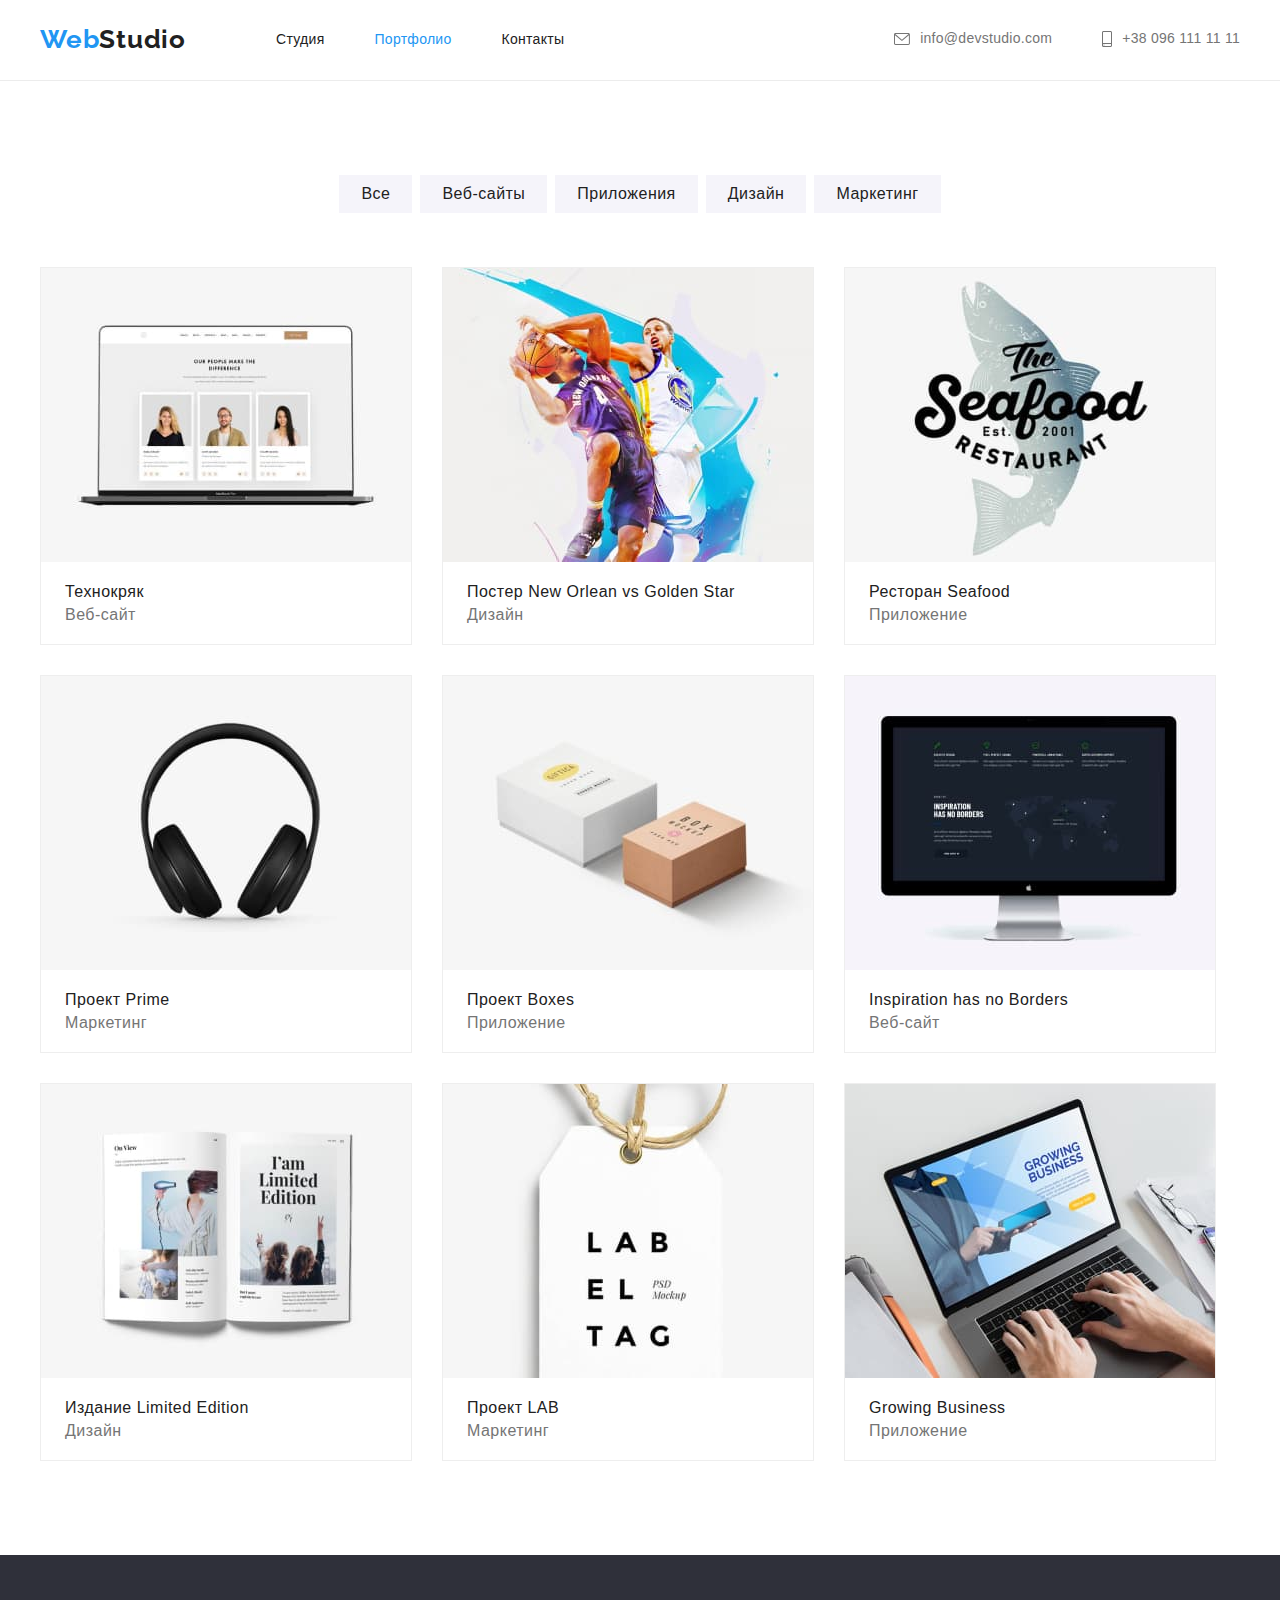
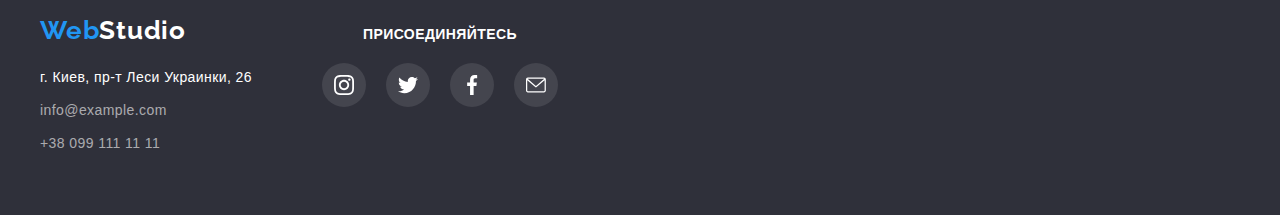
==== portfolio.html @ d7ed59ce "dz5" ====
<!DOCTYPE html>
<html lang="en">

<head>
    <meta charset="UTF-8">
    <meta http-equiv="X-UA-Compatible" content="IE=edge">
    <meta name="viewport" content="width=device-width, initial-scale=1.0">
    <title>Portfolio</title>
    <link rel="preconnect" href="https://fonts.gstatic.com" />
    <link
        href="https://fonts.googleapis.com/css2?family=Raleway:wght@700&family=Roboto+Slab:wght@400;500;700;900&display=swap"
        rel="stylesheet" />
    <link href="https://cdn.jsdelivr.net/npm/modern-normalize@1.0.0/modern-normalize.css" />
    <link rel="stylesheet" href="./css/styles.css" />
</head>

<body class="body">
    <header class="header">
        <div class="conteiner">
            <nav class="navigetion">
                <a class="logo link" href="">Web<span class="logo-light-theme">Studio</span></a>
                <ul class="navigetion-list list">
                    <li class="navigetion-item">
                        <a class="navigetion-link link" href="./index.html">Студия</a>
                    </li>
                    <li class="navigetion-item">
                        <a class="navigetion-link link active" href="./portfolio.html">Портфолио</a>
                    </li>
                    <li class="navigetion-item">
                        <a class="navigetion-link link" href="">Контакты</a>
                    </li>
                </ul>
            </nav>
            <ul class="contacts list">
                <li class="contacts-item">
                    <a class="nav-contacts-link link addressnorm" href="mailto:info@devstudio.com"><svg
                            class="contacts-icon" width="16px" height="12px">
                            <use href="./imgdz/sprite.svg#icon-envelope-hover"></use>
                        </svg>info@devstudio.com</a>
                </li>
                <li class="contacts-item">
                    <a class="nav-contacts-link link" href="tel:+380961111111"><svg class="contacts-icon" width="10px"
                            height="16px">
                            <use href="./imgdz/sprite.svg#icon-smartphone-1"></use>
                        </svg>+38 096 111 11 11</a>
                </li>
            </ul>
        </div>
    </header>
    <main>
        <section class="resource">
            <div class="conteiner">
                <h1 class="visually-hidden">ссылки на ресурсы</h1>
                <ul class="resource-list list">
                    <li class="resource-list-item">
                        <button class="model-btn-p" type="button">Все</button>
                    </li>
                    <li class="resource-list-item">
                        <button class="model-btn-p" type="button">Веб-сайты</button>
                    </li>
                    <li class="resource-list-item">
                        <button class="model-btn-p" type="button">Приложения</button>
                    </li>
                    <li class="resource-list-item">
                        <button class="model-btn-p" type="button">Дизайн</button>
                    </li>
                    <li class="resource-list-item">
                        <button class="model-btn-p" type="button">Маркетинг</button>
                    </li>
                </ul>


                <!--  презентацыя  -->
                <h2 class="visually-hidden">ссылки на проэкты</h2>

                <ul class="projekt-list list">

                    <li class="projekt-list-item">
                        <a>
                            <img src="./imgdz/portfolio/img(1).jpg" alt="ноутбук"></a>
                        <div class="projekt-section-conteiner">
                            <h3 class="team-name-projekt">Технокряк</h3>
                            <p class="team-prof-projekt">Веб-сайт</p>
                        </div>


                    </li>
                    <li class="projekt-list-item">
                        <a>
                            <img src="./imgdz/portfolio/img(2).jpg" alt="постер"></a>
                        <div class="projekt-section-conteiner">
                            <h3 class="team-name-projekt">Постер New Orlean vs Golden Star</h3>
                            <p class="team-prof-projekt">Дизайн</p>
                        </div>

                    </li>
                    <li class="projekt-list-item">
                        <a>
                            <img src="./imgdz/portfolio/img(3).jpg" alt="логотип ресторана"></a>
                        <div class="projekt-section-conteiner">
                            <h3 class="team-name-projekt">Ресторан Seafood</h3>
                            <p class="team-prof-projekt">Приложение</p>
                        </div>

                    </li>
                    <li class="projekt-list-item">
                        <a>
                            <img src="./imgdz/portfolio/img(4).jpg" alt="наушники"></a>
                        <div class="projekt-section-conteiner">
                            <h3 class="team-name-projekt">Проект Prime</h3>
                            <p class="team-prof-projekt">Маркетинг</p>
                        </div>

                    </li>
                    <li class="projekt-list-item">
                        <a>
                            <img src="./imgdz/portfolio/img(5).jpg" alt="коробки"></a>
                        <div class="projekt-section-conteiner">
                            <h3 class="team-name-projekt">Проект Boxes</h3>
                            <p class="team-prof-projekt">Приложение</p>
                        </div>

                    </li>
                    <li class="projekt-list-item">
                        <a>
                            <img src="./imgdz/portfolio/img(6).jpg" alt="дисктоп"></a>
                        <div class="projekt-section-conteiner">
                            <h3 class="team-name-projekt">Inspiration has no Borders</h3>
                            <p class="team-prof-projekt">Веб-сайт</p>
                        </div>

                    </li>
                    <li class="projekt-list-item">
                        <a>
                            <img src="./imgdz/portfolio/img(7).jpg" alt="журнал"></a>
                        <div class="projekt-section-conteiner">
                            <h3 class="team-name-projekt">Издание Limited Edition</h3>
                            <p class="team-prof-projekt">Дизайн</p>
                        </div>

                    </li>
                    <li class="projekt-list-item">
                        <a>
                            <img src="./imgdz/portfolio/img(8).jpg" alt="лейба"></a>
                        <div class="projekt-section-conteiner">
                            <h3 class="team-name-projekt">Проект LAB</h3>
                            <p class="team-prof-projekt">Маркетинг</p>
                        </div>

                    </li>
                    <li class="projekt-list-item">
                        <a>
                            <img src="./imgdz/portfolio/img(9).jpg" alt="руки на ноутбуке"></a>
                        <div class="projekt-section-conteiner">
                            <h3 class="team-name-projekt">Growing Business</h3>
                            <p class="team-prof-projekt">Приложение</p>
                        </div>

                    </li>
                </ul>
            </div>
        </section>
    </main>
    <footer class="footer">
        <div class="conteiner">
            <div class="footer-box-1">
                <a class="logo-footer link" href="" lang="en">Web<span class="logo-dark-theme">Studio</span></a>
                <address>
                    <ul class="list">
                        <li class="address-element">
                            <a class="ftr-adr-link addressnorm link" href="https://goo.gl/maps/sBFthERPN4R3y8QY7 "
                                target="_blank" rel="noopener noreferrer">г. Киев, пр-т Леси Украинки, 26</a>
                        </li>
                        <li class="address-element">
                            <a class="ftr-mail-link link" href="mailto:info@example.com">info@example.com</a>
                        </li>
                        <li class="address-element">
                            <a class="ftr-tel-link link" href="tel:+380991111111">+38 099 111 11 11</a>
                        </li>
                    </ul>
                </address>
            </div>
            <div class="footer-box-2">
                <p class="footer-text">присоединяйтесь</p>
                <ul class="footer-list list">
                    <li class="footer-list-item">
                        <a href="" class="footer-list-link link">
                            <svg class="footer-list-icon">
                                <use href="./imgdz/sprite.svg#icon-instagram-2" width="20px" height="20px"></use>
                            </svg>
                        </a>
                    </li>
                    <li class="footer-list-item">
                        <a href="" class="footer-list-link link">
                            <svg class="footer-list-icon">
                                <use href="./imgdz/sprite.svg#icon-twitter-1" width="20px" height="20px"></use>
                            </svg>
                        </a>
                    </li>
                    <li class="footer-list-item">
                        <a href="" class="footer-list-link link">
                            <svg class="footer-list-icon">
                                <use href="./imgdz/sprite.svg#icon-facebook-1" width="20px" height="20px"></use>
                            </svg>
                        </a>
                    </li>
                    <li class="footer-list-item">
                        <a href="" class="footer-list-link link">
                            <svg class="footer-list-icon">
                                <use href="./imgdz/sprite.svg#icon-envelope-hover" width="20px" height="20px"></use>
                            </svg>
                        </a>
                    </li>
                </ul>
            </div>
        </div>
    </footer>
</body>

</html>
---- css/styles.css ----
:root {
  --main-font: Roboto, sans-serif;
  --secondery-font: Raleway;
  --accent-color: #2196f3;
}
.body {
  font-family: var(--main-font);
  background-color: white;
  margin: 0 auto;
  padding: 0;
}
.link {
  text-decoration: none;
}
/*.active {
  color: var(--accent-color);
}*/
.list {
  list-style: none;
  padding: 0;
  margin: 0;
}
.addressnorm {
  font-style: normal;
}
h1,
h2,
h3,
h4,
h5,
h6,
p {
  margin: 0;
}
ul,
li {
  margin: 0;
  padding: 0;
}
img {
  display: block;
}
.visually-hidden {
  position: absolute !important;
  clip: rect(1px 1px 1px 1px); /* IE6, IE7 */
  clip: rect(1px, 1px, 1px, 1px);
  padding: 0 !important;
  border: 0 !important;
  height: 1px !important;
  width: 1px !important;
  overflow: hidden;
}
.conteiner {
  width: 1200px;
  margin: 0 auto;
  padding-left: 15px;
  padding-right: 15px;
}
button {
  font-family: inherit;

}
/*=======header=======*/

.header {
  border-bottom: 1px solid #ececec;
  padding-top: 24px;
  padding-bottom: 25px;
  background: #ffffff;  
}
.header .conteiner {
  display: flex;
  align-items: center;
  justify-content:center;  
}
.navigetion {
  display: flex;
  align-items: center;
}
.navigetion-item:not(:last-child) {
  margin-right: 50px;
}
.navigetion-list {
  display: flex;
  align-items: center;
}
.navigetion-list {
  color: var(--accent-color);
}

.navigetion-list .link.active {
  color: var(--accent-color);
}
.contacts {
  display: flex;
  align-items: center;
  margin-left: auto;
  justify-content: space-between;
  }
  .nav-contacts-link {
    display: flex;
    justify-content: center;
    align-items: center;
  }
  .contacts-item {
    display: flex;
    align-items: center;
    fill: #757575;
  }
  .contacts-item:hover,
  .contacts-item:focus {
    fill: var(--accent-color);
  }
.contacts-item:not(:last-child) {
  margin-right: 50px;
}
.navigetion-link {
  font-family: var(--main-font);
  font-weight: 500;
  font-size: 14px;
  line-height: 1.14;
  letter-spacing: 0.02em;
  color: #212121;
}
.navigetion-link:hover,
.navigetion-link:focus {
  color: var(--accent-color);
}

.nav-contacts-link {
  font-family: var(--main-font);
  font-weight: 500;
  font-size: 14px;
  line-height: 1.14;
  letter-spacing: 0.02em;
  color: #757575;
}
.nav-contacts-link:hover,
.nav-contacts-link:focus {
  color: var(--accent-color);
}
.contacts-icon {
  padding-right:  10px;
}
.logo {
  font-family: var(--secondery-font);
  font-style: normal;
  font-weight: bold;
  font-size: 26px;
  line-height: 1.19;
  letter-spacing: 0.03em;
  color: var(--accent-color);
  margin-right: 90px;
}
/*======end header========*/
.logo-light-theme {
  color: #212121;
}
.logo-dark-theme {
  color: #ffffff;
}
/*======hero============*/
.hero-section {
  background-color: #2f303a;
}
.overlay {
  max-width: 1600px;
  height: 600px;
  margin-left: auto;
  margin-right: auto;
  outline: 1px solid black;
  background-image: linear-gradient(rgba(47, 48, 58, 0.4),rgba(47, 48, 58, 0.4)), url("../imgdz/stydio/Img\ bg.jpg");
  background-repeat: no-repeat;
  background-size: cover;
  background-position: center;
}
.hero {
  margin: 0 auto;
  padding: 200px 15px;
}
.model-btn {
  padding: 10px 32px;
  display: flex;
  align-items: center;
  text-align: center;
  margin-bottom: 0;
  background-color: var(--accent-color);
  font-family: var(--main-font);
  color: #ffffff;
  cursor: pointer;
  margin-left: auto;
  margin-right: auto;  
  border-radius: 4px; 
}
.model-btn:hover,
.model-btn:focus {
box-shadow: 0px 4px 4px rgba(0, 0, 0, 0.15);
border-radius: 4px;
}

.hero-text {
  font-family: var(--main-font);
  font-weight: 900;
  font-size: 44px;
  line-height: 1.36;
  text-align: center;
  text-transform: uppercase;
  color: #ffffff;
  margin-left: auto;
  margin-right: auto;
  margin-bottom: 40px;
  max-width: 696px;
}
/*========end hero========*/

.titl {
  font-family: var(--main-font);
  font-weight: bold;
  font-size: 36px;
  line-height: 1.17;
  text-align: center;
  letter-spacing: 0.03em;
  color: #212121;
  margin-bottom: 50px;
}
/*=========занятия=========*/
.quality-section {
  padding-top: 94px;
  padding-bottom: 47px;
}
.quality-list {
  display: flex;    
  align-items: center;
  justify-content: space-between;
  margin-right: 30px;
}
.quality-list-item { 
  width: 270px;
}
.quality-box {
  display: flex;
  justify-content: center;
  align-items: center;
  background: #F5F4FA;
  border-radius: 4px;
  width: 270px;
  height: 120px;
  margin-bottom: 30px;
}
.quality-box-icon {
  width: 70px;
  height: 70px;
}
.quality-list-item:not(:last-child) {
  margin-right: 30px;
}
.foto-list {
  display: flex;
  align-items: center;
}
.foto-section {
  padding-top: 47px;
  padding-bottom: 94px;
}
.foto-list-item {
  width: 370px;
}
.foto-list-item:not(:last-child) {
  margin-right: 30px;
}
.quality {
  font-family: var(--main-font);
  font-weight: bold;
  font-size: 14px;
  line-height: 1.14;
  letter-spacing: 0.03em;
  text-transform: uppercase;
  color: #212121;
  margin-bottom: 10px;
}
.quality-text {
  font-family: var(--main-font);
  font-weight: normal;
  font-size: 14px;
  line-height: 1.71;
  letter-spacing: 0.03em;
  color: #757575;
}


/*==========end quality========*/
/*=========team============*/
.team-section {
  background-color: #f5f4fa;
  padding-top: 94px;
  padding-bottom: 100px;
  width: 100%;
}
.team-list {
  display: flex;
  align-items: center;
  text-align: center;
  margin-top: 44px;
  margin-right: 30px;
}
.team-list-item {
  width: 285px;
  background-color: #ffffff;
  box-shadow: 0px 1px 3px rgba(0, 0, 0, 0.12), 0px 1px 1px rgba(0, 0, 0, 0.14),
    0px 2px 1px rgba(0, 0, 0, 0.2);
}
.team-list-item:not(:last-child) {
  margin-right: 30px;
}
.team-section-prof {
  padding: 20px 24px;
}
.team-name {
  font-family: var(--main-font);
  font-weight: 500;
  font-size: 16px;
  line-height: 1.19;
  text-align: center;
  letter-spacing: 0.03em;
  color: #212121;
  margin-bottom: 10px;
}
.team-prof {
  font-family: var(--main-font);
  font-weight: normal;
  font-size: 16px;
  line-height: 1.19;
  text-align: center;
  letter-spacing: 0.03em;
  color: #757575;
  margin-bottom: 16px;
}
.social-list {
  display: flex;
  align-items: center;
  justify-content: space-between;
}
.social-list-link {
  display: flex;
  justify-content: center;
  align-items: center;
  border-radius: 50%;
  width: 44px;
  height: 44px;
  background-color: #ffffff;
}
.social-list-icon {
  fill: #757575;
}
.social-list-link:hover,
.social-list-link:focus {
  background-color: var(--accent-color);
}
.social-list-link:hover .social-list-icon,
.social-list-link:hover .social-list-icon {
fill: #ffffff;
}
/*==========endteam========*/
.permanent {
padding-top: 94px;
padding-bottom: 94px;
background:#ffffff;
}
.permanent-list-item >{
margin-right: 30px;

}
.permanent-list-item:not(:last-child) {
  margin-right: 30px;
}
.permanent-list {
  display: flex;
  align-items: center;
  justify-content: space-between;   
}
.permanent-list-link {
  display: flex;
  justify-content: center;
  align-items: center;
  width: 170px;
  height: 90px;
  border: 1px solid #757575;
  background: #ffffff;
  fill: #757575;
}
.permanent-list-link:hover .permanent-list-icon,
.permanent-list-link:focus .permanent-list-icon {
  fill: var(--accent-color);
}
.permanent-list-link:hover,
.permanent-list-link:focus {
  border: 1px solid var(--accent-color);
}
/*=========footer=========*/
.footer {
  background: #2f303a;
  padding-top: 60px;
  padding-bottom: 60px;  
  margin: 0;
 
}
.footer .conteiner {
  display: flex;  
  align-items: baseline;
  justify-content:flex-start;
 
}
.footer-box-1 {
  display: flex;
  flex-direction: column;
  margin-right: 70px;
}
.logo-footer {
  font-family: var(--secondery-font);
  font-style: normal;
  font-weight: bold;
  font-size: 26px;
  line-height: 1.19;
  letter-spacing: 0.03em;
  color: var(--accent-color);
  margin-bottom: 20px;
}
.ftr-adr-link {
  font-family: var(--main-font);
  font-weight: normal;
  font-size: 14px;
  line-height: 1.71;
  letter-spacing: 0.03em;
  color: #ffffff;
}
.ftr-mail-link {
  font-family: var(--main-font);
  font-weight: normal;
  font-size: 14px;
  line-height: 1.71;
  letter-spacing: 0.03em;
  color: rgba(255, 255, 255, 0.6);
}
.ftr-tel-link {
  font-family: var(--main-font);
  font-weight: normal;
  font-size: 14px;
  line-height: 1.71;
  letter-spacing: 0.03em;
  color: rgba(255, 255, 255, 0.6);
}
.footer-text {
font-family: var(--main-font);
font-style: normal;
font-weight: bold;
font-size: 14px;
line-height: 1.14;
letter-spacing: 0.03em;
text-transform: uppercase;
color: #FFFFFF;
margin-bottom: 20px;
}
.footer-box-2 {
  display: flex;
  align-items: center;
  flex-direction: column;  
}
 .footer-list {
  display: flex;
  align-items: center;
  justify-content: space-between;  
}
.footer-list-item > {
  margin-right: 20px;
}
.footer-list-item:not(:last-child) {
  margin-right: 20px;
}
.footer-list-link {
  display: flex;  
  justify-content: center;
  align-items: center;
  width: 44px;
  height: 44px;
  border-radius: 50%;
  background: rgba(255, 255, 255, 0.1);
}
.footer-list-icon {
  width: 20px;
  height: 20px;
  fill: #FFFFFF;
}
.footer-list-link:hover,
.footer-list-link:focus {
  background-color:var(--accent-color) ;
}
/*=========endfooter==========*/
/*========portfolio==========*/
.resource {
  padding-top: 94px;
  padding-bottom: 94px;
}
.resource-list {
  display: flex;
  justify-content: center;
  margin-bottom: 54px;  
}
.resource-list-item > {
  margin-right: 8px;
}
.resource-list-item:not(:last-child) {
  margin-right: 8px;
}
.model-btn-p {
  font-family: var(--main-font);
  font-style: normal;
  font-weight: 500;
  font-size: 16px;
  line-height: 1.6;
  text-align: center;
  letter-spacing: 0.03em;
  color: #212121;
  padding: 6px 22px;
  background-color: #f5f4fa;
  border-radius: none;
  border: none;
  cursor: pointer;
    
}
.model-btn-p:hover,
.model-btn-p:focus {
  background-color: var(--accent-color);
  color: #ffffff;
  box-shadow: 0px 3px 1px rgba(0, 0, 0, 0.1), 0px 1px 2px rgba(0, 0, 0, 0.08), 0px 2px 2px rgba(0, 0, 0, 0.12);
  border-radius: 4px;

}
.team-name-projekt {
  font-family: var(--main-font);
  font-weight: 500;
  font-size: 16px;
  line-height: 1.19;
  letter-spacing: 0.03em;
  color: #212121;
  margin-bottom: 4px;
}
.team-prof-projekt {
  font-family: var(--main-font);
  font-weight: normal;
  font-size: 16px;
  line-height: 1.19;
  letter-spacing: 0.03em;
  color: #757575;
}
.projekt-list {
  display: flex;
  flex-wrap: wrap;
}
.projekt-list-item {
  width: calc(100% / 3 - 30px);
  margin-right: 30px;
  border: 1px solid #eee;
  margin-bottom: 30px;
}
.projekt-list-item:nth-child(3n) {
  margin-right: 0;
}
.projekt-list-item:nth-last-child(-n + 3) {
  margin-bottom: 0;
}
.projekt-list-item:hover {
box-shadow: 0px 3px 1px rgba(0, 0, 0, 0.1), 0px 1px 2px rgba(0, 0, 0, 0.08), 0px 2px 2px rgba(0, 0, 0, 0.12);
border-radius: 4px;
}
.projekt-section-conteiner {
  padding: 20px 24px;
}
.address-element {
  font-style: normal;
}
.address {
  display: block;
}
.address-element:not(:last-child) {
  padding-bottom: 9px;
}

/*===========endportfolio======*/
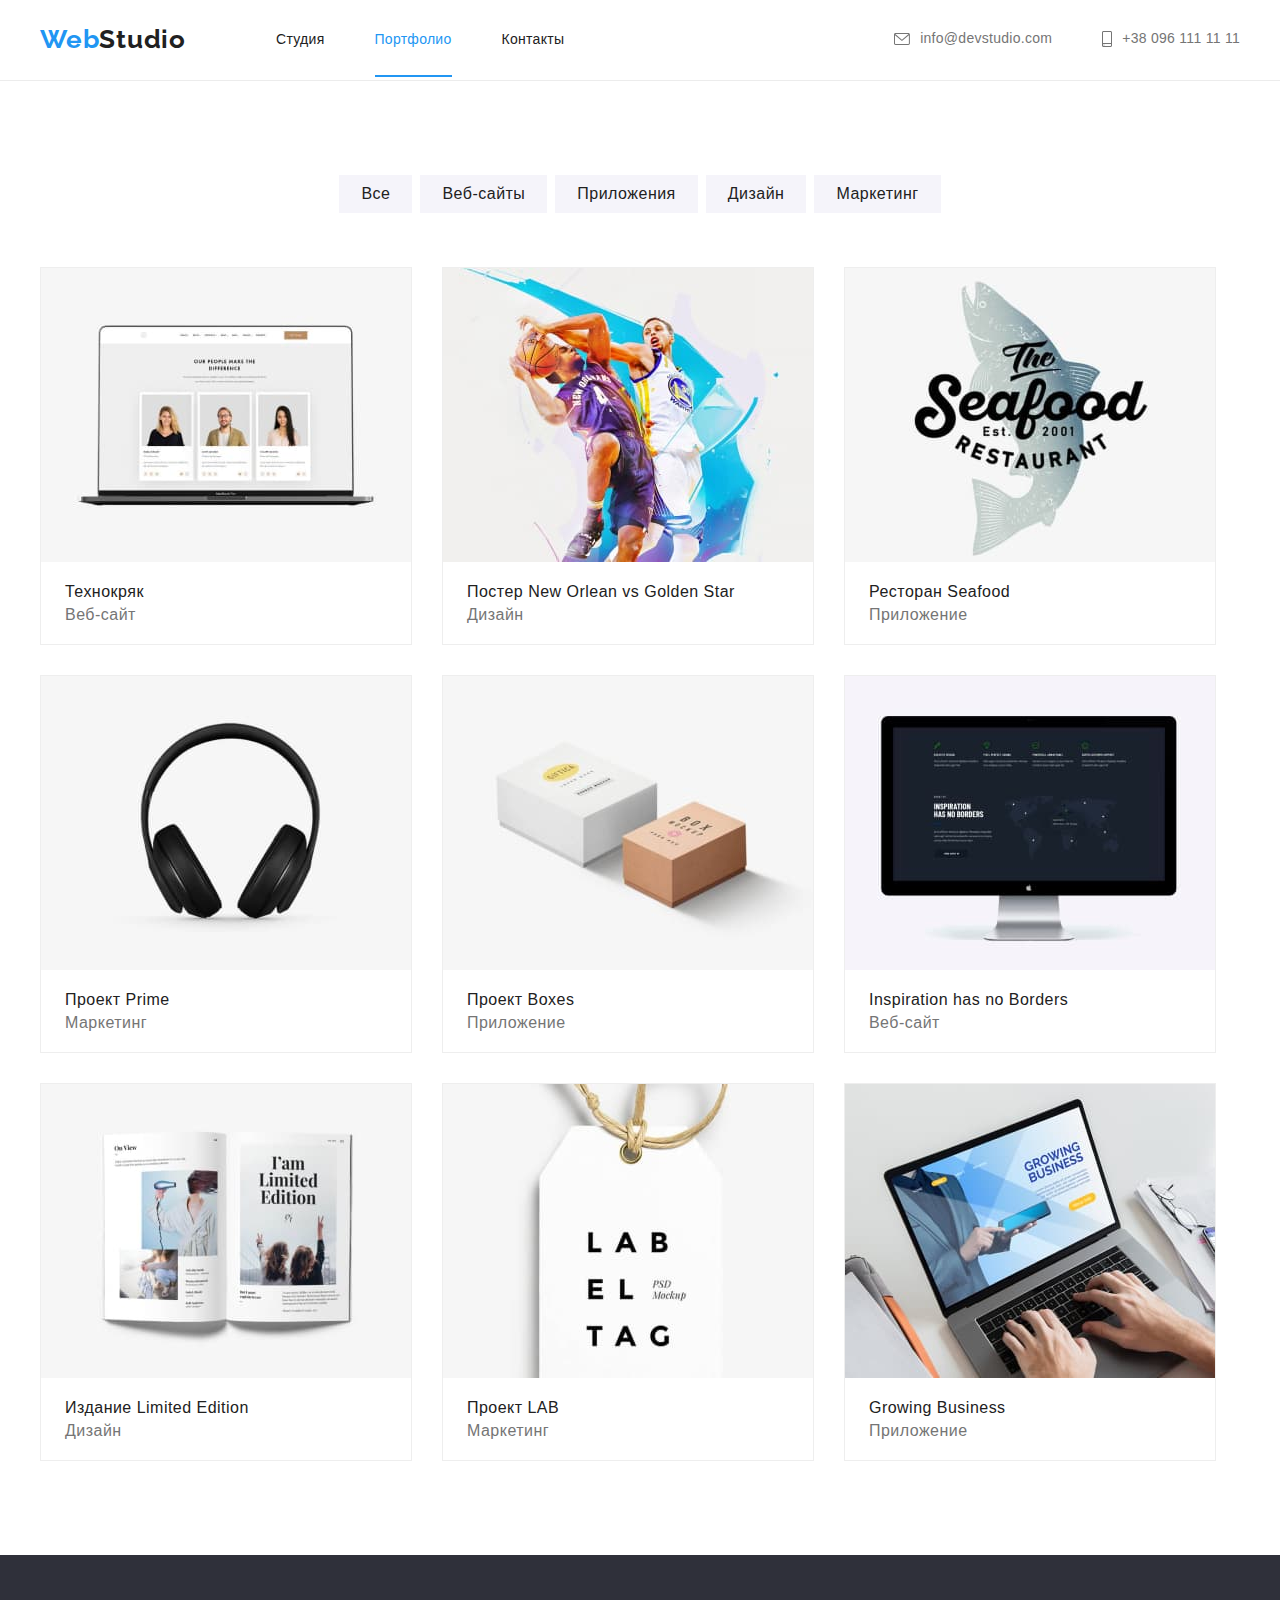
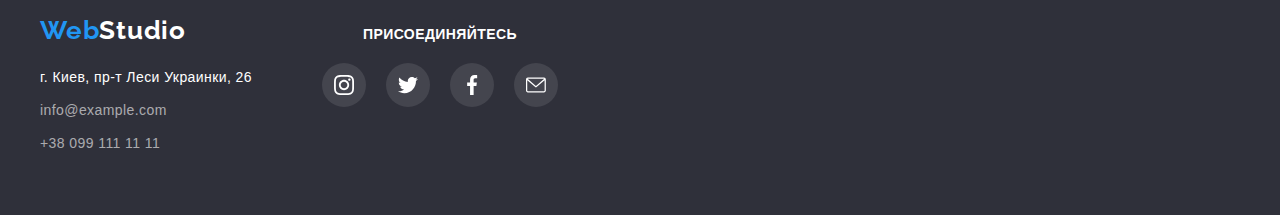
==== commit d791b1db: "dz5" ====
--- a/portfolio.html
+++ b/portfolio.html
@@ -76,18 +76,30 @@
                 <ul class="projekt-list list">
 
                     <li class="projekt-list-item">
-                        <a>
-                            <img src="./imgdz/portfolio/img(1).jpg" alt="ноутбук"></a>
-                        <div class="projekt-section-conteiner">
-                            <h3 class="team-name-projekt">Технокряк</h3>
-                            <p class="team-prof-projekt">Веб-сайт</p>
-                        </div>
-
-
-                    </li>
-                    <li class="projekt-list-item">
-                        <a>
-                            <img src="./imgdz/portfolio/img(2).jpg" alt="постер"></a>
+                        <a href="" class="projekt-list-link-wrapper link">
+                            <div class="projekt-list-item-wrapper">
+                                <img src="./imgdz/portfolio/img(1).jpg" alt="ноутбук" width="370px" height="294px">
+                                <p class="overlay-projekt">Технокряк это современная площадка распространения
+                                    коронавируса.
+                                    Компании используют эту платформу для цифрового
+                                    шпионажа и атак на защищённые сервера конкурентов.</p>
+                            </div>
+                            <div class="projekt-section-conteiner">
+                                <h3 class="team-name-projekt">Технокряк</h3>
+                                <p class="team-prof-projekt">Веб-сайт</p>
+                            </div>
+                        </a>
+                    </li>
+                    <li class="projekt-list-item">
+                        <a href="" class="projekt-list-link-wrapper link">
+                            <div class="projekt-list-item-wrapper">
+                                <img src="./imgdz/portfolio/img(2).jpg" alt="постер">
+                                <p class="overlay-projekt">Технокряк это современная площадка распространения
+                                    коронавируса.
+                                    Компании используют эту платформу для цифрового
+                                    шпионажа и атак на защищённые сервера конкурентов.</p>
+                            </div>
+                        </a>
                         <div class="projekt-section-conteiner">
                             <h3 class="team-name-projekt">Постер New Orlean vs Golden Star</h3>
                             <p class="team-prof-projekt">Дизайн</p>
@@ -95,8 +107,15 @@
 
                     </li>
                     <li class="projekt-list-item">
-                        <a>
-                            <img src="./imgdz/portfolio/img(3).jpg" alt="логотип ресторана"></a>
+                        <a href="" class="projekt-list-link-wrapper link">
+                            <div class="projekt-list-item-wrapper">
+                                <img src="./imgdz/portfolio/img(3).jpg" alt="логотип ресторана">
+                                <p class="overlay-projekt">Технокряк это современная площадка распространения
+                                    коронавируса.
+                                    Компании используют эту платформу для цифрового
+                                    шпионажа и атак на защищённые сервера конкурентов.</p>
+                            </div>
+                        </a>
                         <div class="projekt-section-conteiner">
                             <h3 class="team-name-projekt">Ресторан Seafood</h3>
                             <p class="team-prof-projekt">Приложение</p>
@@ -104,8 +123,15 @@
 
                     </li>
                     <li class="projekt-list-item">
-                        <a>
-                            <img src="./imgdz/portfolio/img(4).jpg" alt="наушники"></a>
+                        <a href="" class="projekt-list-link-wrapper link">
+                            <div class="projekt-list-item-wrapper">
+                                <img src="./imgdz/portfolio/img(4).jpg" alt="наушники">
+                                <p class="overlay-projekt">Технокряк это современная площадка распространения
+                                    коронавируса.
+                                    Компании используют эту платформу для цифрового
+                                    шпионажа и атак на защищённые сервера конкурентов.</p>
+                            </div>
+                        </a>
                         <div class="projekt-section-conteiner">
                             <h3 class="team-name-projekt">Проект Prime</h3>
                             <p class="team-prof-projekt">Маркетинг</p>
@@ -113,8 +139,15 @@
 
                     </li>
                     <li class="projekt-list-item">
-                        <a>
-                            <img src="./imgdz/portfolio/img(5).jpg" alt="коробки"></a>
+                        <a href="" class="projekt-list-link-wrapper link">
+                            <div class="projekt-list-item-wrapper">
+                                <img src="./imgdz/portfolio/img(5).jpg" alt="коробки">
+                                <p class="overlay-projekt">Технокряк это современная площадка распространения
+                                    коронавируса.
+                                    Компании используют эту платформу для цифрового
+                                    шпионажа и атак на защищённые сервера конкурентов.</p>
+                            </div>
+                        </a>
                         <div class="projekt-section-conteiner">
                             <h3 class="team-name-projekt">Проект Boxes</h3>
                             <p class="team-prof-projekt">Приложение</p>
@@ -122,8 +155,15 @@
 
                     </li>
                     <li class="projekt-list-item">
-                        <a>
-                            <img src="./imgdz/portfolio/img(6).jpg" alt="дисктоп"></a>
+                        <a href="" class="projekt-list-link-wrapper link">
+                            <div class="projekt-list-item-wrapper">
+                                <img src="./imgdz/portfolio/img(6).jpg" alt="дисктоп">
+                                <p class="overlay-projekt">Технокряк это современная площадка распространения
+                                    коронавируса.
+                                    Компании используют эту платформу для цифрового
+                                    шпионажа и атак на защищённые сервера конкурентов.</p>
+                            </div>
+                        </a>
                         <div class="projekt-section-conteiner">
                             <h3 class="team-name-projekt">Inspiration has no Borders</h3>
                             <p class="team-prof-projekt">Веб-сайт</p>
@@ -131,8 +171,15 @@
 
                     </li>
                     <li class="projekt-list-item">
-                        <a>
-                            <img src="./imgdz/portfolio/img(7).jpg" alt="журнал"></a>
+                        <a href="" class="projekt-list-link-wrapper link">
+                            <div class="projekt-list-item-wrapper">
+                                <img src="./imgdz/portfolio/img(7).jpg" alt="журнал">
+                                <p class="overlay-projekt">Технокряк это современная площадка распространения
+                                    коронавируса.
+                                    Компании используют эту платформу для цифрового
+                                    шпионажа и атак на защищённые сервера конкурентов.</p>
+                            </div>
+                        </a>
                         <div class="projekt-section-conteiner">
                             <h3 class="team-name-projekt">Издание Limited Edition</h3>
                             <p class="team-prof-projekt">Дизайн</p>
@@ -140,8 +187,15 @@
 
                     </li>
                     <li class="projekt-list-item">
-                        <a>
-                            <img src="./imgdz/portfolio/img(8).jpg" alt="лейба"></a>
+                        <a href="" class="projekt-list-link-wrapper link">
+                            <div class="projekt-list-item-wrapper">
+                                <img src="./imgdz/portfolio/img(8).jpg" alt="лейба">
+                                <p class="overlay-projekt">Технокряк это современная площадка распространения
+                                    коронавируса.
+                                    Компании используют эту платформу для цифрового
+                                    шпионажа и атак на защищённые сервера конкурентов.</p>
+                            </div>
+                        </a>
                         <div class="projekt-section-conteiner">
                             <h3 class="team-name-projekt">Проект LAB</h3>
                             <p class="team-prof-projekt">Маркетинг</p>
@@ -149,8 +203,15 @@
 
                     </li>
                     <li class="projekt-list-item">
-                        <a>
-                            <img src="./imgdz/portfolio/img(9).jpg" alt="руки на ноутбуке"></a>
+                        <a href="" class="projekt-list-link-wrapper link">
+                            <div class="projekt-list-item-wrapper">
+                                <img src="./imgdz/portfolio/img(9).jpg" alt="руки на ноутбуке">
+                                <p class="overlay-projekt">Технокряк это современная площадка распространения
+                                    коронавируса.
+                                    Компании используют эту платформу для цифрового
+                                    шпионажа и атак на защищённые сервера конкурентов.</p>
+                            </div>
+                        </a>
                         <div class="projekt-section-conteiner">
                             <h3 class="team-name-projekt">Growing Business</h3>
                             <p class="team-prof-projekt">Приложение</p>
--- a/css/styles.css
+++ b/css/styles.css
@@ -12,9 +12,9 @@
 .link {
   text-decoration: none;
 }
-/*.active {
+.active {
   color: var(--accent-color);
-}*/
+}
 .list {
   list-style: none;
   padding: 0;
@@ -39,6 +39,7 @@
 }
 img {
   display: block;
+  max-width: 100%;
 }
 .visually-hidden {
   position: absolute !important;
@@ -89,7 +90,7 @@
 }
 
 .navigetion-list .link.active {
-  color: var(--accent-color);
+  color: var(--accent-color);  
 }
 .contacts {
   display: flex;
@@ -106,6 +107,7 @@
     display: flex;
     align-items: center;
     fill: #757575;
+    transition: fill 250ms cubic-bezier(0.4, 0, 0.2, 1);
   }
   .contacts-item:hover,
   .contacts-item:focus {
@@ -121,12 +123,30 @@
   line-height: 1.14;
   letter-spacing: 0.02em;
   color: #212121;
+  position: relative;
+  padding-bottom: 30px;
+  transition: color 250ms cubic-bezier(0.4, 0, 0.2, 1);
+  
 }
 .navigetion-link:hover,
 .navigetion-link:focus {
-  color: var(--accent-color);
-}
-
+color: var(--accent-color);
+}
+.navigetion-link.active::after {
+ opacity: 1;
+}
+.navigetion-link::after {
+  content: "";
+  position: absolute;
+  left: 0;
+  bottom: 0;
+  display: block;
+  width: 100%;
+  height: 2px;
+  background-color: var(--accent-color);
+  opacity: 0;
+  transition: opacity 250ms cubic-bezier(0.4, 0, 0.2, 1);
+} 
 .nav-contacts-link {
   font-family: var(--main-font);
   font-weight: 500;
@@ -134,13 +154,19 @@
   line-height: 1.14;
   letter-spacing: 0.02em;
   color: #757575;
+  transition: color 250ms cubic-bezier(0.4, 0, 0.2, 1);
 }
 .nav-contacts-link:hover,
 .nav-contacts-link:focus {
+   color: var(--accent-color);
+}
+.nav-contacts-link:hover.contacts-icon,
+.nav-contacts-link:focus.contacts-icon{
   color: var(--accent-color);
 }
 .contacts-icon {
   padding-right:  10px;
+  transition: fill 250ms cubic-bezier(0.4, 0, 0.2, 1);
 }
 .logo {
   font-family: var(--secondery-font);
@@ -264,7 +290,28 @@
 }
 .foto-list-item {
   width: 370px;
-}
+  position: relative;   
+}
+.foto-list-item-wrapper {
+  position: absolute;
+  left: 0;
+  bottom: 0;
+  background-color:rgba(47, 48, 58, 0.8);
+  width: 100%; 
+  padding-top: 27px;
+  padding-bottom: 27px;
+}
+.overlay-foto { 
+font-family: var(--main-font);
+font-style: normal;
+font-weight: bold;
+font-size: 14px;
+line-height: 1.14;
+text-align: center;
+letter-spacing: 0.03em;
+color: #ffffff
+}
+
 .foto-list-item:not(:last-child) {
   margin-right: 30px;
 }
@@ -348,9 +395,11 @@
   width: 44px;
   height: 44px;
   background-color: #ffffff;
+  transition: background-color 250ms cubic-bezier(0.4, 0, 0.2, 1);
 }
 .social-list-icon {
   fill: #757575;
+  transition: fill 250ms cubic-bezier(0.4, 0, 0.2, 1);
 }
 .social-list-link:hover,
 .social-list-link:focus {
@@ -387,6 +436,10 @@
   border: 1px solid #757575;
   background: #ffffff;
   fill: #757575;
+  transition: border 250ms cubic-bezier(0.4, 0, 0.2, 1);
+}
+.permanent-list-icon {
+transition: fill 250ms cubic-bezier(0.4, 0, 0.2, 1);
 }
 .permanent-list-link:hover .permanent-list-icon,
 .permanent-list-link:focus .permanent-list-icon {
@@ -484,6 +537,7 @@
   height: 44px;
   border-radius: 50%;
   background: rgba(255, 255, 255, 0.1);
+  transition: background-color 250ms cubic-bezier(0.4, 0, 0.2, 1);
 }
 .footer-list-icon {
   width: 20px;
@@ -525,7 +579,10 @@
   border-radius: none;
   border: none;
   cursor: pointer;
-    
+  transition: background-color 250ms cubic-bezier(0.4, 0, 0.2, 1),
+               color 250ms cubic-bezier(0.4, 0, 0.2, 1),
+               box-shadow 250ms cubic-bezier(0.4, 0, 0.2, 1),
+               border-radius 250ms cubic-bezier(0.4, 0, 0.2, 1);    
 }
 .model-btn-p:hover,
 .model-btn-p:focus {
@@ -561,6 +618,7 @@
   margin-right: 30px;
   border: 1px solid #eee;
   margin-bottom: 30px;
+    
 }
 .projekt-list-item:nth-child(3n) {
   margin-right: 0;
@@ -572,6 +630,32 @@
 box-shadow: 0px 3px 1px rgba(0, 0, 0, 0.1), 0px 1px 2px rgba(0, 0, 0, 0.08), 0px 2px 2px rgba(0, 0, 0, 0.12);
 border-radius: 4px;
 }
+.projekt-list-item-wrapper {
+  position: relative;
+  overflow: hidden;
+}
+.overlay-projekt {
+font-family:var(--main-font);
+font-style: normal;
+font-weight: normal;
+font-size: 18px;
+line-height: 1.6;
+letter-spacing: 0.03em;
+color: #FFFFFF;
+
+position: absolute;
+top: 0;
+left: 0;
+background-color:  rgba(33, 150, 243, 0.9);
+padding: 64px 24px;
+height:100%;
+transform: translateY(100%);
+transition: transform 250ms cubic-bezier(0.4, 0, 0.2, 1);
+}
+.projekt-list-link-wrapper:hover .overlay-projekt,
+ .projekt-list-link-wrapper:focus .overlay-projekt {
+transform: translateY(0);
+}
 .projekt-section-conteiner {
   padding: 20px 24px;
 }
@@ -586,3 +670,39 @@
 }
 
 /*===========endportfolio======*/
+.backdrop {
+  position: fixed;
+  top: 0;
+  left: 0;
+  width: 100%;
+  height: 100%;
+  background-color: rgba(0, 0, 0, 0.2);
+  transition: opacity 250ms cubic-bezier(0.4, 0, 0.2, 1),
+              visibility 250ms cubic-bezier(0.4, 0, 0.2, 1),
+              pointer-events 250ms cubic-bezier(0.4, 0, 0.2, 1) ;
+}
+.modal {
+  position: absolute;
+  top: 50%;
+  left: 50%;
+  transform: translate(-50%,-50%);
+  width: 528px;
+  height: 581px;
+  background-color: #FFFFFF;
+}
+.modal-close-btn {
+  position: absolute;
+  top: 8px;
+  right: 8px;
+  width: 30px;
+  height: 30px;
+  background: #FFFFFF;
+  border: 1px solid rgba(0, 0, 0, 0.1);
+  border-radius: 50%;
+  cursor: pointer;
+}
+.is-hidden {
+  opacity: 0;
+  visibility: hidden;
+  pointer-events: none;
+}